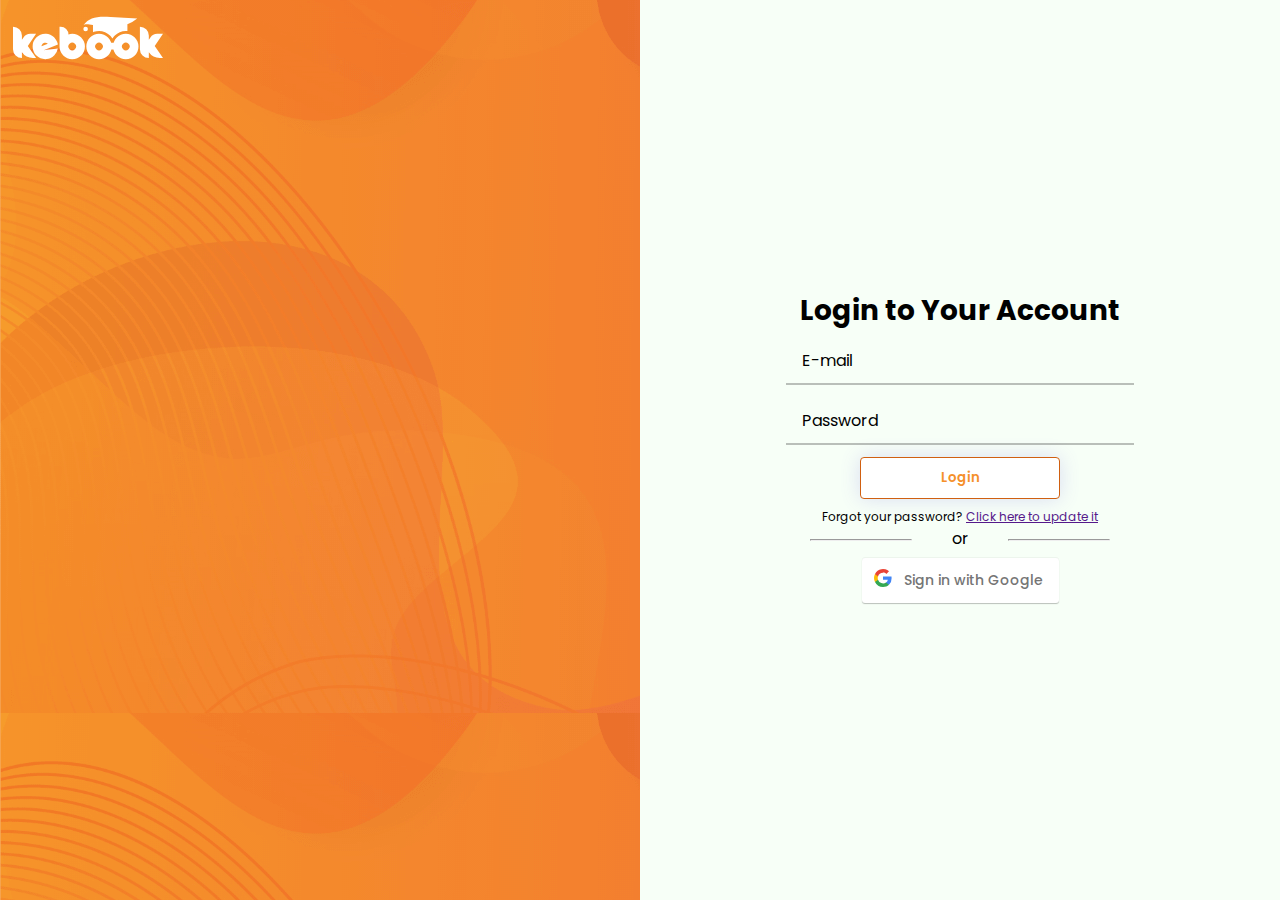
==== index.html @ 4f09aa45 "fix/ reorganize folders and files" ====
<!DOCTYPE html>
<html lang="en">
  <head>
    <meta charset="UTF-8" />
    <meta name="viewport" content="width=device-width, initial-scale=1.0" />
    <link rel="stylesheet" href="styles/reset.css" />

    <link rel="stylesheet" href="styles/main.css" />
    <link rel="stylesheet" href="styles/base-inputs-buttons.css" />
    <link rel="stylesheet" href="styles/loginForm.css" />
    <link
      href="https://fonts.googleapis.com/css2?family=Poppins:ital,wght@0,100;0,200;0,300;0,400;0,500;0,600;0,700;0,800;0,900;1,100;1,200;1,300;1,400;1,500;1,600;1,700;1,800;1,900&display=swap"
      rel="stylesheet"
    />
    <title>Kebook Login Page</title>
    <script defer src="script.js"></script>
  </head>
  <body>
    <div class="mainContent">
      <div class="mainContent__left">
        <div class="mainContent__logo">
          <svg
            xmlns="http://www.w3.org/2000/svg"
            width="150"
            height="50"
            viewBox="0 0 178.49 50.315"
          >
            <g id="logo-kebook" transform="translate(0 0)">
              <g id="Grupo_7" data-name="Grupo 7" transform="translate(0 0)">
                <path
                  id="Caminho_1"
                  data-name="Caminho 1"
                  d="M2205.347,316.424a15.283,15.283,0,0,0-4.8-3.232,15.14,15.14,0,0,0-11.769,0,15.12,15.12,0,0,0-8.028,8.028,14.349,14.349,0,0,0-.556,1.526h-2.941a14.457,14.457,0,0,0-.556-1.526,15.112,15.112,0,0,0-8.027-8.028,15.141,15.141,0,0,0-11.769,0,15.113,15.113,0,0,0-8.027,8.028,14.672,14.672,0,0,0-1.191,5.884,14.429,14.429,0,0,0,1.191,5.851,15.2,15.2,0,0,0,8.027,7.993,15.134,15.134,0,0,0,11.769,0,15.2,15.2,0,0,0,8.027-7.993,13.91,13.91,0,0,0,.761-2.254h2.531a13.959,13.959,0,0,0,.761,2.254,15.208,15.208,0,0,0,8.028,7.993,15.132,15.132,0,0,0,11.769,0,15.205,15.205,0,0,0,8.027-7.993,14.445,14.445,0,0,0,1.19-5.851,14.689,14.689,0,0,0-1.19-5.884A15.267,15.267,0,0,0,2205.347,316.424Zm-39.394,13.834a4.411,4.411,0,0,1-6.326,0,4.49,4.49,0,1,1,6.326,0Zm31.877,0a4.412,4.412,0,0,1-6.327,0,4.49,4.49,0,1,1,6.327,0Z"
                  transform="translate(-2060.434 -291.83)"
                  fill="#fff"
                ></path>
                <path
                  id="Caminho_2"
                  data-name="Caminho 2"
                  d="M2037.284,307.049h-6.925a9.687,9.687,0,0,0-8.059,4.313l-1.886,2.83v-5.065a10.613,10.613,0,0,0-10.613-10.612v26.766a10.613,10.613,0,0,0,10.613,10.613v-6.8a15.947,15.947,0,0,0,13.065,6.8h3.805l-9.864-14.286Z"
                  transform="translate(-2009.801 -286.877)"
                  fill="#fff"
                ></path>
                <path
                  id="Caminho_3"
                  data-name="Caminho 3"
                  d="M2275.921,307.049H2269a9.687,9.687,0,0,0-8.06,4.313l-1.886,2.83v-5.065a10.613,10.613,0,0,0-10.613-10.612v26.766a10.612,10.612,0,0,0,10.613,10.613v-6.8a15.947,15.947,0,0,0,13.065,6.8h3.805l-9.864-14.286Z"
                  transform="translate(-2097.431 -286.877)"
                  fill="#fff"
                ></path>
                <path
                  id="Caminho_4"
                  data-name="Caminho 4"
                  d="M2067.765,313.189a14.55,14.55,0,0,0-5.053-1.162l-.149-.009-.06,0h0c-.2-.01-.411-.019-.619-.021a15.136,15.136,0,0,0-10.86,4.534,15.115,15.115,0,0,0-4.316,10.5,14.676,14.676,0,0,0,1.169,5.889,14.424,14.424,0,0,0,3.353,4.941,15.2,15.2,0,0,0,10.487,4.283c.264,0,.526,0,.789-.013v-.008c.345-.013.687-.041,1.026-.077a14.941,14.941,0,0,0,4.074-1.071,14.68,14.68,0,0,0,4.971-3.366,15.1,15.1,0,0,0,4.108-8.08s-15.659,2-16.053,1.882l16.16-6.747C2076.69,324.033,2075.11,316.5,2067.765,313.189Zm-10.473,13.619a4.419,4.419,0,0,1,.346-1.5,4.5,4.5,0,0,1,7.139-1.629Z"
                  transform="translate(-2023.353 -291.826)"
                  fill="#fff"
                ></path>
                <path
                  id="Caminho_5"
                  data-name="Caminho 5"
                  d="M2153.545,289.9v8.476l1.115-.389a18.483,18.483,0,0,1,13.287.42,18.7,18.7,0,0,1,5.839,3.939,18.449,18.449,0,0,1,2.193,2.66l.692,1.019.695-1.021a18.3,18.3,0,0,1,2.193-2.658,18.7,18.7,0,0,1,5.838-3.94,18.39,18.39,0,0,1,8.221-1.407l.882.046v-8.006a44.6,44.6,0,0,0,11.688-6.952h0l-31.465-1.738-.536-.03v.005c-17.431-.859-24.624.759-32.1,9.787C2143.856,288.441,2147.964,288.941,2153.545,289.9Z"
                  transform="translate(-2058.378 -280.124)"
                  fill="#fff"
                ></path>
                <path
                  id="Caminho_6"
                  data-name="Caminho 6"
                  d="M2147.522,301.24a2.726,2.726,0,1,0-2.725,2.725A2.725,2.725,0,0,0,2147.522,301.24Z"
                  transform="translate(-2058.372 -286.877)"
                  fill="#fff"
                ></path>
                <path
                  id="Caminho_7"
                  data-name="Caminho 7"
                  d="M2123.094,311.471a15.276,15.276,0,0,0-4.8-3.232,14.69,14.69,0,0,0-5.885-1.19,15.273,15.273,0,0,0-2.278.17,14.966,14.966,0,0,0-2.211.51h0a9.215,9.215,0,0,0-9.216-9.215h-1.4v23.637a15.034,15.034,0,0,0,15.034,15.034h.068A14.679,14.679,0,0,0,2118.3,336a15.21,15.21,0,0,0,8.027-7.993,14.445,14.445,0,0,0,1.19-5.851,14.689,14.689,0,0,0-1.19-5.884A15.273,15.273,0,0,0,2123.094,311.471Zm-7.517,13.834a4.412,4.412,0,0,1-6.327,0,4.49,4.49,0,1,1,6.327,0Z"
                  transform="translate(-2041.936 -286.877)"
                  fill="#fff"
                ></path>
              </g>
            </g>
          </svg>
        </div>
      </div>

      <div class="mainContent__right">
        <div class="loginForm__container">
          <form class="loginForm__form" action="" id="form">
            <h1 class="loginForm__title">Login to Your Account</h1>

            <div class="baseInput">
              <label for="emailInput" class="baseInput__screenReader"
                >First name</label
              >
              <input
                id="emailInput"
                name="emailInput"
                class="baseInput__input"
                placeholder="ex: johndoe@email.com"
              />
              <span class="baseInput__labelWrap" aria-hidden="true">
                <span class="baseInput__label">E-mail</span>
              </span>
            </div>

            <div class="baseInput">
              <label for="passwordInput" class="baseInput__screenReader"
                >Password</label
              >
              <input
                id="passwordInput"
                name="passwordInput"
                class="baseInput__input"
                placeholder=""
                type="password"
              />
              <span class="baseInput__labelWrap" aria-hidden="true">
                <span class="baseInput__label">Password</span>
              </span>
            </div>

            <button type="submit" class="submit-button--login">Login</button>

            <p class="loginForm__text">
              Forgot your password?
              <a href="" onclick="toggleRegisterScreen()"
                >Click here to update it</a
              >
            </p>
          </form>
          <div class="loginForm__separator">
            <hr />
            or
            <hr />
          </div>

          <button type="submit" class="loginWithGoogleBtn" onclick="">
            Sign in with Google
          </button>
        </div>
      </div>
    </div>
  </body>
</html>
---- styles/main.css ----
@import url("https://fonts.googleapis.com/css2?family=Poppins:ital,wght@0,100;0,200;0,300;0,400;0,500;0,600;0,700;0,800;0,900;1,100;1,200;1,300;1,400;1,500;1,600;1,700;1,800;1,900&display=swap");

body {
  width: 100vw;
  height: 100vh;
}

* {
  font-family: "Poppins", sans-serif;
}

.mainContent {
  display: flex;
  height: 100%;
}

.mainContent__left {
  width: 100%;
  background-image: url("/assets//back-sec-5-home.png");
}

.mainContent__logo {
  margin: 2%;
}

.mainContent__right {
  width: 100%;
  background-color: #f7fff7;
  display: flex;
  justify-content: center;
  align-items: center;
}
---- styles/base-inputs-buttons.css ----
.baseInput__screenReader {
  width: var(--baseInput__screenReader-width, 1px);
  height: var(--baseInput__screenReader-height, 1px);
  padding: var(--baseInput__screenReader-padding, 0);
  border: var(--baseInput__screenReader-border, none);

  position: var(--baseInput__screenReader-position, absolute);
  clip: var(--baseInput__screenReader-clip, rect(1px, 1px, 1px, 1px));
  overflow: var(--baseInput__screenReader-overflow, hidden);
}
.baseInput__input {
  --uiFieldPlaceholderColor: var(--fieldPlaceholderColor, #767676);

  background-color: transparent;
  border-radius: 0;
  border: none;

  -webkit-appearance: none;
  -moz-appearance: none;

  font-family: inherit;
  font-size: inherit;
}

.baseInput__input:focus::-webkit-input-placeholder {
  color: var(--uiFieldPlaceholderColor);
}

.baseInput__input:focus::-moz-placeholder {
  color: var(--uiFieldPlaceholderColor);
}

.baseInput {
  --uiFieldBorderWidth: var(--fieldBorderWidth, 2px);
  --uiFieldPaddingRight: var(--fieldPaddingRight, 1rem);
  --uiFieldPaddingLeft: var(--fieldPaddingLeft, 1rem);
  --uiFieldBorderColorActive: var(
    --fieldBorderColorActive,
    rgba(22, 22, 22, 1)
  );

  display: var(--fieldDisplay, inline-flex);
  position: relative;
  font-size: var(--fieldFontSize, 1rem);
}

.baseInput__input {
  box-sizing: border-box;
  width: var(--fieldWidth, 100%);
  height: var(--fieldHeight, 3rem);
  padding: var(--fieldPaddingTop, 1.25rem) var(--uiFieldPaddingRight)
    var(--fieldPaddingBottom, 0.5rem) var(--uiFieldPaddingLeft);
  border-bottom: var(--uiFieldBorderWidth) solid
    var(--fieldBorderColor, rgba(0, 0, 0, 0.25));
}

.baseInput__input:focus {
  outline: none;
}

.baseInput__input::-webkit-input-placeholder {
  opacity: 0;
  transition: opacity 0.2s ease-out;
}

.baseInput__input::-moz-placeholder {
  opacity: 0;
  transition: opacity 0.2s ease-out;
}

.baseInput__input:focus::-webkit-input-placeholder {
  opacity: 1;
  transition-delay: 0.2s;
}

.baseInput__input:focus::-moz-placeholder {
  opacity: 1;
  transition-delay: 0.2s;
}

.baseInput__labelWrap {
  box-sizing: border-box;
  pointer-events: none;
  cursor: text;

  position: absolute;
  top: 0;
  right: 0;
  bottom: 0;
  left: 0;
}

.baseInput__labelWrap::after {
  content: "";
  box-sizing: border-box;
  width: 100%;
  height: 0;
  opacity: 0;

  position: absolute;
  bottom: 0;
  left: 0;
}

.baseInput__input:focus ~ .baseInput__labelWrap::after {
  opacity: 1;
}

.baseInput__label {
  position: absolute;
  left: var(--uiFieldPaddingLeft);
  top: calc(50% - 0.5em);

  line-height: 1;
  font-size: var(--fieldHintFontSize, inherit);

  transition: top 0.2s cubic-bezier(0.9, -0.15, 0.1, 1.15),
    opacity 0.2s ease-out, font-size 0.2s ease-out;
}

.baseInput__input:focus ~ .baseInput__labelWrap .baseInput__label,
.baseInput__input:not(:placeholder-shown)
  ~ .baseInput__labelWrap
  .baseInput__label {
  --fieldHintFontSize: var(--fieldHintFontSizeFocused, 0.75rem);

  top: var(--fieldHintTopHover, 0.25rem);
}
.baseInput__labelWrap::after {
  border-bottom: var(--uiFieldBorderWidth) solid var(--uiFieldBorderColorActive);
  transition: opacity 0.2s ease-out;
}

.submit-button--login {
  cursor: pointer;
  border: 0;
  border-radius: 4px;
  font-weight: 600;
  margin: 0 10px;
  width: 200px;
  padding: 10px 0;
  box-shadow: 0 0 20px rgba(104, 85, 224, 0.2);
  transition: 0.4s;

  color: #f5902a;
  background-color: rgba(255, 255, 255, 1);
  border: 1px solid #d06011;
}

.submit-button--login:hover {
  color: white;
  box-shadow: 0 0 20px #f4922f;
  background-color: #ee7d2c;
}


.loginWithGoogleBtn {
  transition: background-color 0.3s, box-shadow 0.3s;

  padding: 12px 16px 12px 42px;
  border: none;
  border-radius: 3px;
  box-shadow: 0 -1px 0 rgba(0, 0, 0, 0.04), 0 1px 1px rgba(0, 0, 0, 0.25);

  color: #757575;
  font-size: 14px;
  font-weight: 500;
  
  background-image: url([data-uri]);
  background-color: white;
  background-repeat: no-repeat;
  background-position: 12px 11px;

  &:hover {
    box-shadow: 0 -1px 0 rgba(0, 0, 0, 0.04), 0 2px 4px rgba(0, 0, 0, 0.25);
  }

  &:active {
    background-color: #eeeeee;
  }

  &:focus {
    outline: none;
    box-shadow: 0 -1px 0 rgba(0, 0, 0, 0.04), 0 2px 4px rgba(0, 0, 0, 0.25),
      0 0 0 3px #c8dafc;
  }

  &:disabled {
    filter: grayscale(100%);
    background-color: #ebebeb;
    box-shadow: 0 -1px 0 rgba(0, 0, 0, 0.04), 0 1px 1px rgba(0, 0, 0, 0.25);
    cursor: not-allowed;
  }
}
---- styles/loginForm.css ----
.loginForm__container {
    display: flex;
    flex-direction: column;
    justify-content: space-around;
    align-items: center;
    height: 35%;
  }
  
  .loginForm__form {
    font-family: "Poppins", sans-serif;
    display: flex;
    flex-direction: column;
    justify-content: center;
    align-items: center;
    gap: 12px;
    width: 100%;
  }
  
  .loginForm__title {
    font-size: 28px;
  }
  .loginForm__text {
    font-size: 12px;
  }
  
  .loginForm__separator {
    display: flex;
    width: 100%;
    gap: 15px;
  
    hr {
      width: 100px;
    }
  }
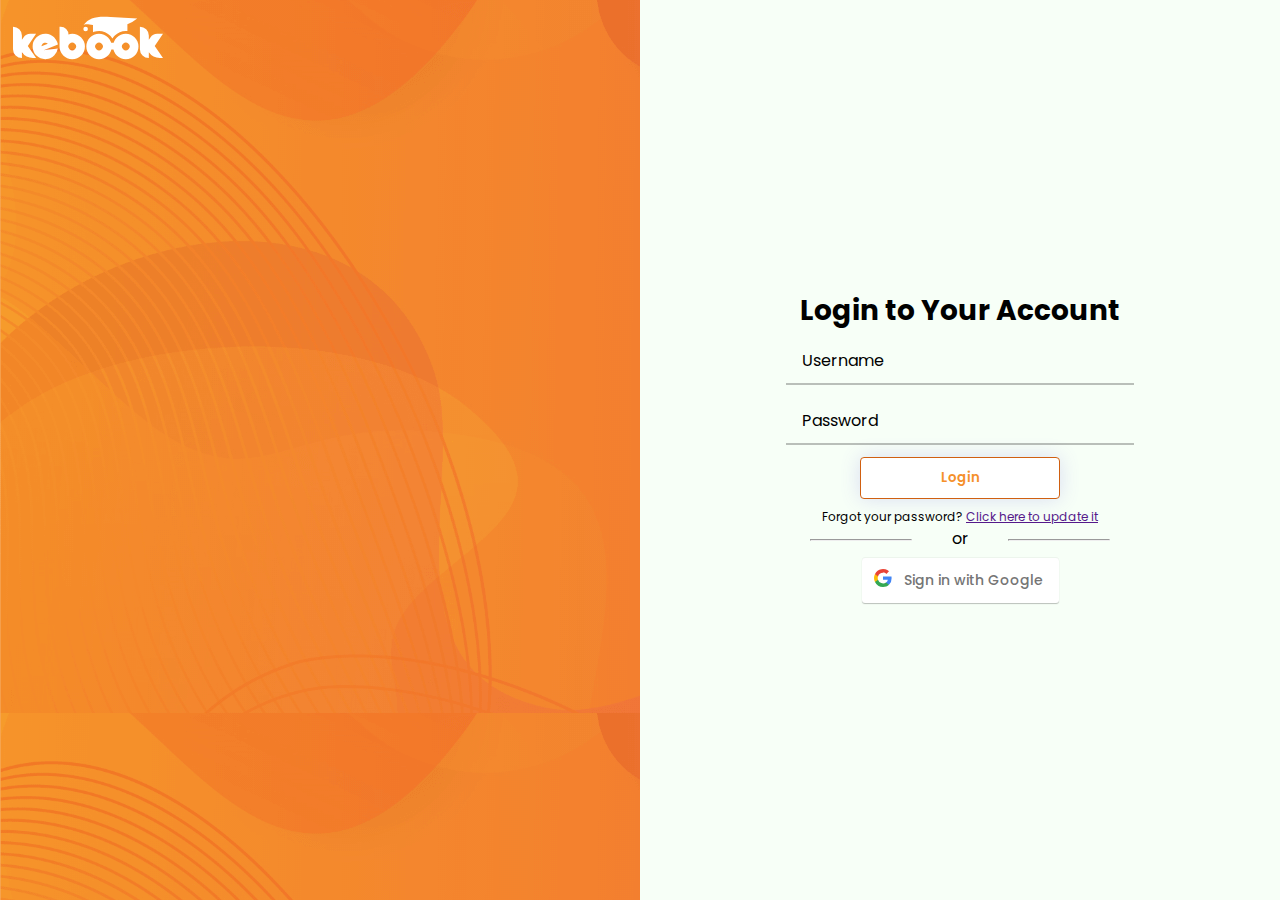
==== commit ec4744d4: "feat/ created modal for reset password" ====
--- a/index.html
+++ b/index.html
@@ -8,77 +8,20 @@
     <link rel="stylesheet" href="styles/main.css" />
     <link rel="stylesheet" href="styles/base-inputs-buttons.css" />
     <link rel="stylesheet" href="styles/loginForm.css" />
+    <link rel="stylesheet" href="styles/forgetPasswordModal.css" />
     <link
       href="https://fonts.googleapis.com/css2?family=Poppins:ital,wght@0,100;0,200;0,300;0,400;0,500;0,600;0,700;0,800;0,900;1,100;1,200;1,300;1,400;1,500;1,600;1,700;1,800;1,900&display=swap"
       rel="stylesheet"
     />
     <title>Kebook Login Page</title>
     <script defer src="script.js"></script>
+    <script defer src="script.js"></script>
   </head>
   <body>
     <div class="mainContent">
       <div class="mainContent__left">
         <div class="mainContent__logo">
-          <svg
-            xmlns="http://www.w3.org/2000/svg"
-            width="150"
-            height="50"
-            viewBox="0 0 178.49 50.315"
-          >
-            <g id="logo-kebook" transform="translate(0 0)">
-              <g id="Grupo_7" data-name="Grupo 7" transform="translate(0 0)">
-                <path
-                  id="Caminho_1"
-                  data-name="Caminho 1"
-                  d="M2205.347,316.424a15.283,15.283,0,0,0-4.8-3.232,15.14,15.14,0,0,0-11.769,0,15.12,15.12,0,0,0-8.028,8.028,14.349,14.349,0,0,0-.556,1.526h-2.941a14.457,14.457,0,0,0-.556-1.526,15.112,15.112,0,0,0-8.027-8.028,15.141,15.141,0,0,0-11.769,0,15.113,15.113,0,0,0-8.027,8.028,14.672,14.672,0,0,0-1.191,5.884,14.429,14.429,0,0,0,1.191,5.851,15.2,15.2,0,0,0,8.027,7.993,15.134,15.134,0,0,0,11.769,0,15.2,15.2,0,0,0,8.027-7.993,13.91,13.91,0,0,0,.761-2.254h2.531a13.959,13.959,0,0,0,.761,2.254,15.208,15.208,0,0,0,8.028,7.993,15.132,15.132,0,0,0,11.769,0,15.205,15.205,0,0,0,8.027-7.993,14.445,14.445,0,0,0,1.19-5.851,14.689,14.689,0,0,0-1.19-5.884A15.267,15.267,0,0,0,2205.347,316.424Zm-39.394,13.834a4.411,4.411,0,0,1-6.326,0,4.49,4.49,0,1,1,6.326,0Zm31.877,0a4.412,4.412,0,0,1-6.327,0,4.49,4.49,0,1,1,6.327,0Z"
-                  transform="translate(-2060.434 -291.83)"
-                  fill="#fff"
-                ></path>
-                <path
-                  id="Caminho_2"
-                  data-name="Caminho 2"
-                  d="M2037.284,307.049h-6.925a9.687,9.687,0,0,0-8.059,4.313l-1.886,2.83v-5.065a10.613,10.613,0,0,0-10.613-10.612v26.766a10.613,10.613,0,0,0,10.613,10.613v-6.8a15.947,15.947,0,0,0,13.065,6.8h3.805l-9.864-14.286Z"
-                  transform="translate(-2009.801 -286.877)"
-                  fill="#fff"
-                ></path>
-                <path
-                  id="Caminho_3"
-                  data-name="Caminho 3"
-                  d="M2275.921,307.049H2269a9.687,9.687,0,0,0-8.06,4.313l-1.886,2.83v-5.065a10.613,10.613,0,0,0-10.613-10.612v26.766a10.612,10.612,0,0,0,10.613,10.613v-6.8a15.947,15.947,0,0,0,13.065,6.8h3.805l-9.864-14.286Z"
-                  transform="translate(-2097.431 -286.877)"
-                  fill="#fff"
-                ></path>
-                <path
-                  id="Caminho_4"
-                  data-name="Caminho 4"
-                  d="M2067.765,313.189a14.55,14.55,0,0,0-5.053-1.162l-.149-.009-.06,0h0c-.2-.01-.411-.019-.619-.021a15.136,15.136,0,0,0-10.86,4.534,15.115,15.115,0,0,0-4.316,10.5,14.676,14.676,0,0,0,1.169,5.889,14.424,14.424,0,0,0,3.353,4.941,15.2,15.2,0,0,0,10.487,4.283c.264,0,.526,0,.789-.013v-.008c.345-.013.687-.041,1.026-.077a14.941,14.941,0,0,0,4.074-1.071,14.68,14.68,0,0,0,4.971-3.366,15.1,15.1,0,0,0,4.108-8.08s-15.659,2-16.053,1.882l16.16-6.747C2076.69,324.033,2075.11,316.5,2067.765,313.189Zm-10.473,13.619a4.419,4.419,0,0,1,.346-1.5,4.5,4.5,0,0,1,7.139-1.629Z"
-                  transform="translate(-2023.353 -291.826)"
-                  fill="#fff"
-                ></path>
-                <path
-                  id="Caminho_5"
-                  data-name="Caminho 5"
-                  d="M2153.545,289.9v8.476l1.115-.389a18.483,18.483,0,0,1,13.287.42,18.7,18.7,0,0,1,5.839,3.939,18.449,18.449,0,0,1,2.193,2.66l.692,1.019.695-1.021a18.3,18.3,0,0,1,2.193-2.658,18.7,18.7,0,0,1,5.838-3.94,18.39,18.39,0,0,1,8.221-1.407l.882.046v-8.006a44.6,44.6,0,0,0,11.688-6.952h0l-31.465-1.738-.536-.03v.005c-17.431-.859-24.624.759-32.1,9.787C2143.856,288.441,2147.964,288.941,2153.545,289.9Z"
-                  transform="translate(-2058.378 -280.124)"
-                  fill="#fff"
-                ></path>
-                <path
-                  id="Caminho_6"
-                  data-name="Caminho 6"
-                  d="M2147.522,301.24a2.726,2.726,0,1,0-2.725,2.725A2.725,2.725,0,0,0,2147.522,301.24Z"
-                  transform="translate(-2058.372 -286.877)"
-                  fill="#fff"
-                ></path>
-                <path
-                  id="Caminho_7"
-                  data-name="Caminho 7"
-                  d="M2123.094,311.471a15.276,15.276,0,0,0-4.8-3.232,14.69,14.69,0,0,0-5.885-1.19,15.273,15.273,0,0,0-2.278.17,14.966,14.966,0,0,0-2.211.51h0a9.215,9.215,0,0,0-9.216-9.215h-1.4v23.637a15.034,15.034,0,0,0,15.034,15.034h.068A14.679,14.679,0,0,0,2118.3,336a15.21,15.21,0,0,0,8.027-7.993,14.445,14.445,0,0,0,1.19-5.851,14.689,14.689,0,0,0-1.19-5.884A15.273,15.273,0,0,0,2123.094,311.471Zm-7.517,13.834a4.412,4.412,0,0,1-6.327,0,4.49,4.49,0,1,1,6.327,0Z"
-                  transform="translate(-2041.936 -286.877)"
-                  fill="#fff"
-                ></path>
-              </g>
-            </g>
-          </svg>
+          <img src="/assets/logo.svg" alt="" />
         </div>
       </div>
 
@@ -88,17 +31,18 @@
             <h1 class="loginForm__title">Login to Your Account</h1>
 
             <div class="baseInput">
-              <label for="emailInput" class="baseInput__screenReader"
+              <label for="userInput" class="baseInput__screenReader"
                 >First name</label
               >
               <input
-                id="emailInput"
-                name="emailInput"
+                id="userInput"
+                name="userInput"
+                name="userInput"
                 class="baseInput__input"
-                placeholder="ex: johndoe@email.com"
+                placeholder="ex: johndoe3232"
               />
               <span class="baseInput__labelWrap" aria-hidden="true">
-                <span class="baseInput__label">E-mail</span>
+                <span class="baseInput__label">Username</span>
               </span>
             </div>
 
@@ -109,6 +53,7 @@
               <input
                 id="passwordInput"
                 name="passwordInput"
+                name="passwordInput"
                 class="baseInput__input"
                 placeholder=""
                 type="password"
@@ -118,11 +63,13 @@
               </span>
             </div>
 
-            <button type="submit" class="submit-button--login">Login</button>
+            <button type="submit" class="base-button base-button--login">
+              Login
+            </button>
 
             <p class="loginForm__text">
               Forgot your password?
-              <a href="" onclick="toggleRegisterScreen()"
+              <a href="" id="open-forgetPassword-modal"
                 >Click here to update it</a
               >
             </p>
@@ -137,6 +84,63 @@
             Sign in with Google
           </button>
         </div>
+
+        <dialog id="modal" class="forget-password__modal">
+          <form action="" method="dialog" class="forget-password__form">
+            <h1 class="forget-password__modal__title">Create new password</h1>
+            <p>
+              Your new password must be different from previous used passwords.
+            </p>
+            <div class="baseInput">
+              <label for="newPassword" class="baseInput__screenReader"
+                >Password</label
+              >
+              <input
+                id="newPassword"
+                name="newPassword"
+                name="newPassword"
+                class="baseInput__input"
+                placeholder=""
+                type="password"
+              />
+              <span class="baseInput__labelWrap" aria-hidden="true">
+                <span class="baseInput__label">New Password</span>
+              </span>
+            </div>
+
+            <div class="baseInput">
+              <label for="confirmPassword" class="baseInput__screenReader"
+                >Password</label
+              >
+              <input
+                id="confirmPassword"
+                name="confirmPassword"
+                name="confirmPassword"
+                class="baseInput__input"
+                placeholder=""
+                type="password"
+              />
+              <span class="baseInput__labelWrap" aria-hidden="true">
+                <span class="baseInput__label">Confirm Password</span>
+              </span>
+            </div>
+
+            <div>
+              <button
+                class="base-button base-button--cancelModal"
+                id="closeForgetPasswordModal"
+              >
+                Cancel
+              </button>
+              <button
+                type="submit"
+                class="base-button base-button--resetPassword"
+              >
+                Reset Password
+              </button>
+            </div>
+          </form>
+        </dialog>
       </div>
     </div>
   </body>
--- a/styles/base-inputs-buttons.css
+++ b/styles/base-inputs-buttons.css
@@ -131,7 +131,7 @@
   transition: opacity 0.2s ease-out;
 }
 
-.submit-button--login {
+.base-button {
   cursor: pointer;
   border: 0;
   border-radius: 4px;
@@ -147,16 +147,22 @@
   border: 1px solid #d06011;
 }
 
-.submit-button--login:hover {
+.base-button--login {
+  box-shadow: 0 0 20px rgba(104, 85, 224, 0.2);
+  color: #f5902a;
+  background-color: rgba(255, 255, 255, 1);
+  border: 1px solid #d06011;
+}
+
+.base-button--login:hover {
   color: white;
   box-shadow: 0 0 20px #f4922f;
   background-color: #ee7d2c;
 }
 
-
 .loginWithGoogleBtn {
   transition: background-color 0.3s, box-shadow 0.3s;
-
+  cursor: pointer;
   padding: 12px 16px 12px 42px;
   border: none;
   border-radius: 3px;
@@ -165,7 +171,7 @@
   color: #757575;
   font-size: 14px;
   font-weight: 500;
-  
+
   background-image: url([data-uri]);
   background-color: white;
   background-repeat: no-repeat;
@@ -191,4 +197,4 @@
     box-shadow: 0 -1px 0 rgba(0, 0, 0, 0.04), 0 1px 1px rgba(0, 0, 0, 0.25);
     cursor: not-allowed;
   }
-}+}
--- a/styles/forgetPasswordModal.css
+++ b/styles/forgetPasswordModal.css
@@ -0,0 +1,77 @@
+.base-button--resetPassword {
+  color: white;
+  box-shadow: 0 0 20px #f4922f;
+  background-color: #ee7d2c;
+}
+
+.base-button--resetPassword:hover {
+}
+
+.base-button--cancelModal {
+  box-shadow: 0 0 20px rgba(104, 85, 224, 0.2);
+  color: #f5902a;
+  background-color: rgba(255, 255, 255, 1);
+  border: 1px solid #d06011;
+}
+
+.forget-password__modal {
+  border: 2px solid #d06011;
+  border-radius: 5px;
+
+  padding: 0;
+  transition: all 5s ease-in-out;
+}
+.forget-password__modal::backdrop {
+  background: rgb(0, 0, 0 / 0.5);
+  opacity: 0;
+}
+
+.forget-password__modal[open] {
+  animation: fade-in 500ms forwards;
+}
+
+.forget-password__modal[closing] {
+  display: block;
+  inset: 0;
+  animation: fade-out 500ms forwards;
+  pointer-events: none;
+}
+
+.forget-password__modal[open]::backdrop {
+  animation: fade-in 500ms forwards;
+  opacity: 0.4;
+}
+
+.forget-password__modal[closing]::backdrop {
+  animation: fade-out 500ms forwards;
+}
+
+.forget-password__modal__title {
+  font-size: 28px;
+}
+
+.forget-password__form {
+  padding: 1rem;
+  display: flex;
+  justify-content: center;
+  align-items: start;
+  flex-direction: column;
+  gap: 15px;
+}
+
+@keyframes fade-in {
+  0% {
+    opacity: 0;
+  }
+  100% {
+    opacity: 100%;
+  }
+}
+@keyframes fade-out {
+  100% {
+    opacity: 0;
+  }
+  0% {
+    opacity: 100%;
+  }
+}
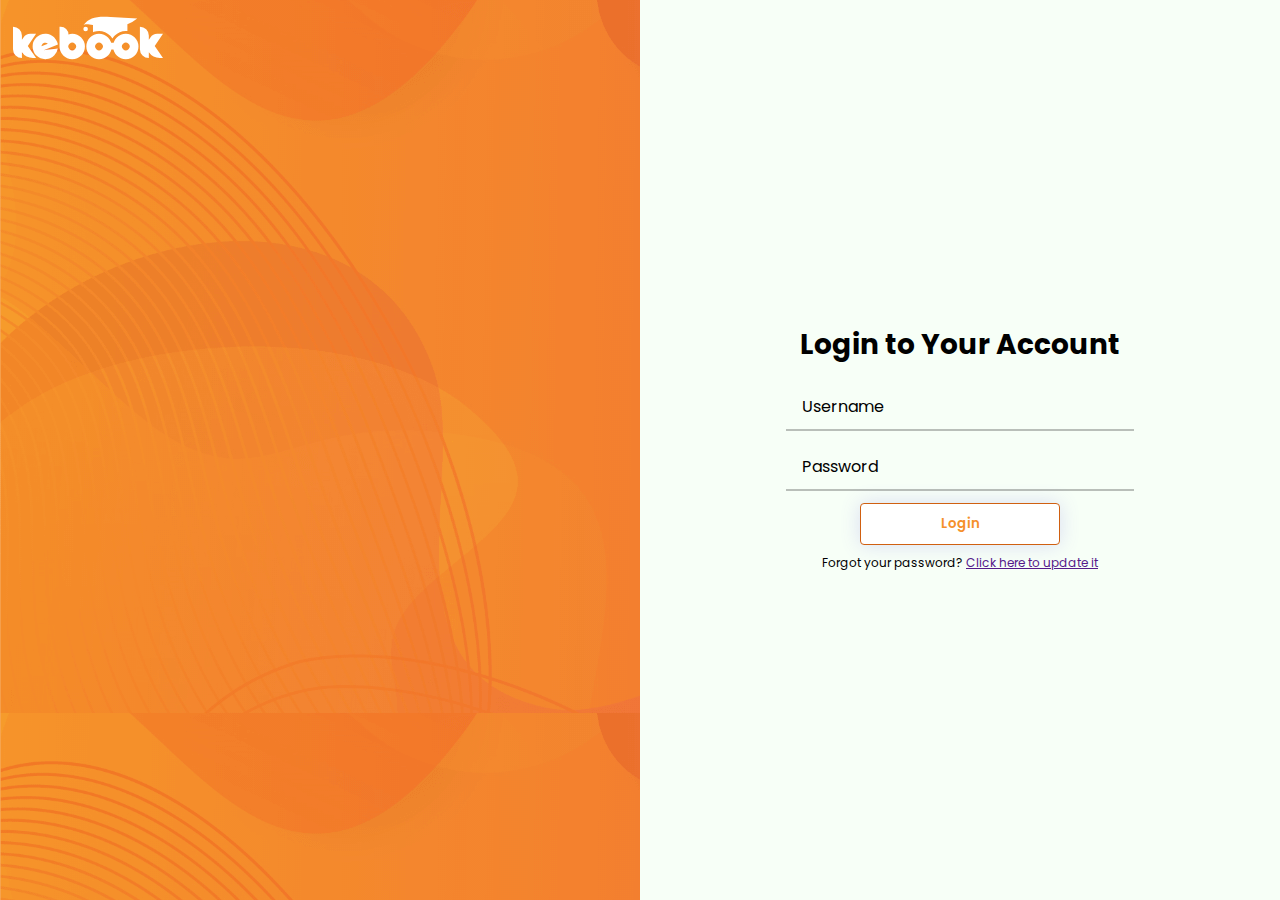
==== commit 59642e3c: "feat/ added form validation on login" ====
--- a/index.html
+++ b/index.html
@@ -30,6 +30,7 @@
           <form class="loginForm__form" action="" id="form">
             <h1 class="loginForm__title">Login to Your Account</h1>
 
+            <div id="error"></div>
             <div class="baseInput">
               <label for="userInput" class="baseInput__screenReader"
                 >First name</label
@@ -74,15 +75,7 @@
               >
             </p>
           </form>
-          <div class="loginForm__separator">
-            <hr />
-            or
-            <hr />
-          </div>
-
-          <button type="submit" class="loginWithGoogleBtn" onclick="">
-            Sign in with Google
-          </button>
+         
         </div>
 
         <dialog id="modal" class="forget-password__modal">
--- a/styles/main.css
+++ b/styles/main.css
@@ -30,3 +30,10 @@
   justify-content: center;
   align-items: center;
 }
+
+#error {
+  display: flex;
+  justify-content: center;
+  flex-direction: column;
+  gap: 10px;
+}
--- a/styles/base-inputs-buttons.css
+++ b/styles/base-inputs-buttons.css
@@ -158,43 +158,4 @@
   color: white;
   box-shadow: 0 0 20px #f4922f;
   background-color: #ee7d2c;
-}
-
-.loginWithGoogleBtn {
-  transition: background-color 0.3s, box-shadow 0.3s;
-  cursor: pointer;
-  padding: 12px 16px 12px 42px;
-  border: none;
-  border-radius: 3px;
-  box-shadow: 0 -1px 0 rgba(0, 0, 0, 0.04), 0 1px 1px rgba(0, 0, 0, 0.25);
-
-  color: #757575;
-  font-size: 14px;
-  font-weight: 500;
-
-  background-image: url([data-uri]);
-  background-color: white;
-  background-repeat: no-repeat;
-  background-position: 12px 11px;
-
-  &:hover {
-    box-shadow: 0 -1px 0 rgba(0, 0, 0, 0.04), 0 2px 4px rgba(0, 0, 0, 0.25);
-  }
-
-  &:active {
-    background-color: #eeeeee;
-  }
-
-  &:focus {
-    outline: none;
-    box-shadow: 0 -1px 0 rgba(0, 0, 0, 0.04), 0 2px 4px rgba(0, 0, 0, 0.25),
-      0 0 0 3px #c8dafc;
-  }
-
-  &:disabled {
-    filter: grayscale(100%);
-    background-color: #ebebeb;
-    box-shadow: 0 -1px 0 rgba(0, 0, 0, 0.04), 0 1px 1px rgba(0, 0, 0, 0.25);
-    cursor: not-allowed;
-  }
-}
+}--- a/styles/loginForm.css
+++ b/styles/loginForm.css
@@ -22,14 +22,4 @@
   }
   .loginForm__text {
     font-size: 12px;
-  }
-  
-  .loginForm__separator {
-    display: flex;
-    width: 100%;
-    gap: 15px;
-  
-    hr {
-      width: 100px;
-    }
   }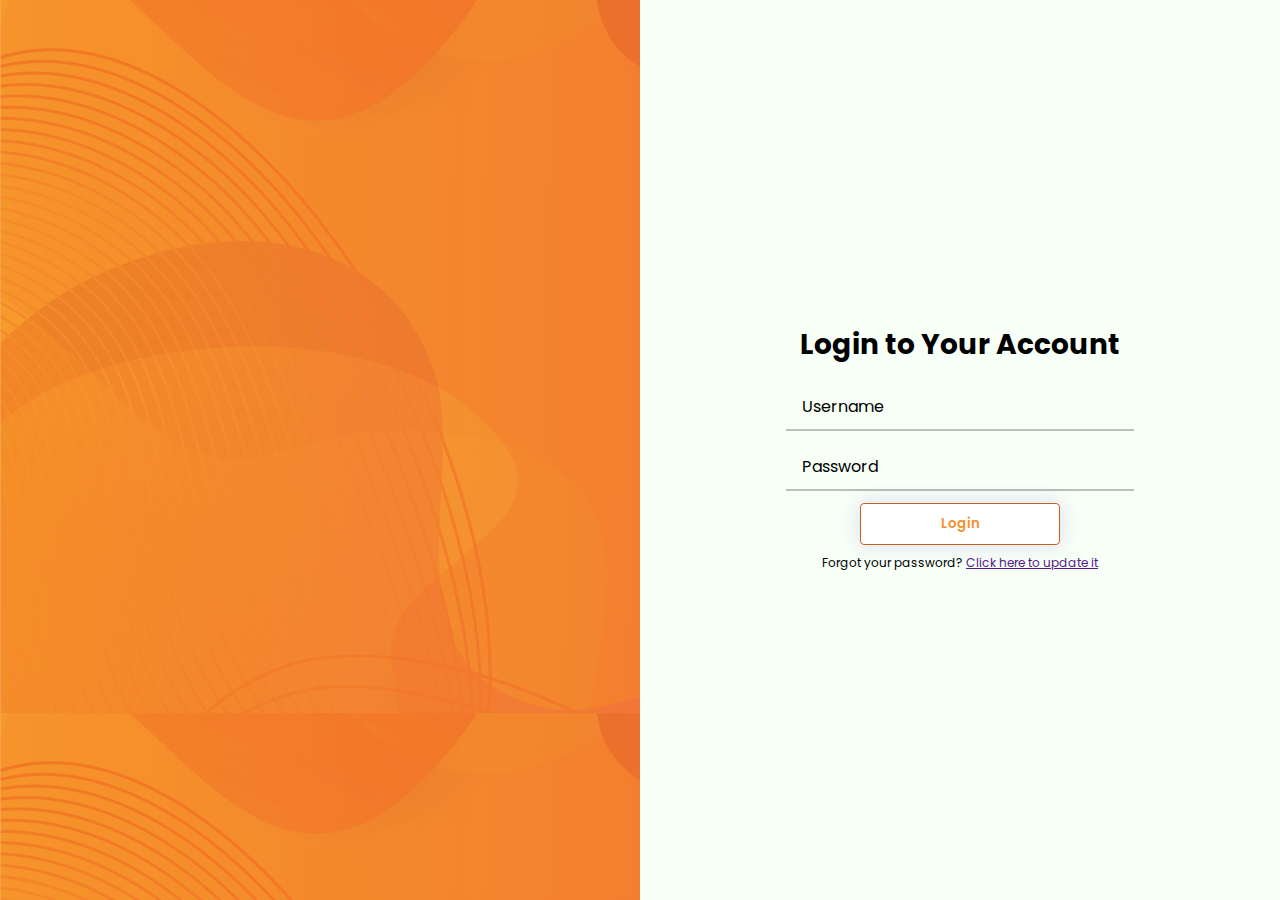
==== commit 8d660d38: "hide logo" ====
--- a/index.html
+++ b/index.html
@@ -6,6 +6,7 @@
     <link rel="stylesheet" href="styles/reset.css" />
 
     <link rel="stylesheet" href="styles/main.css" />
+    <link rel="stylesheet" href="styles/snackbar.css" />
     <link rel="stylesheet" href="styles/base-inputs-buttons.css" />
     <link rel="stylesheet" href="styles/loginForm.css" />
     <link rel="stylesheet" href="styles/forgetPasswordModal.css" />
@@ -15,13 +16,13 @@
     />
     <title>Kebook Login Page</title>
     <script defer src="script.js"></script>
-    <script defer src="script.js"></script>
+    <script defer src="modal.js"></script>
   </head>
   <body>
     <div class="mainContent">
       <div class="mainContent__left">
         <div class="mainContent__logo">
-          <img src="/assets/logo.svg" alt="" />
+          <!-- <img src="/assets/logo.svg" alt="" /> -->
         </div>
       </div>
 
@@ -75,7 +76,6 @@
               >
             </p>
           </form>
-         
         </div>
 
         <dialog id="modal" class="forget-password__modal">
@@ -84,6 +84,7 @@
             <p>
               Your new password must be different from previous used passwords.
             </p>
+
             <div class="baseInput">
               <label for="newPassword" class="baseInput__screenReader"
                 >Password</label
@@ -117,8 +118,9 @@
                 <span class="baseInput__label">Confirm Password</span>
               </span>
             </div>
+            <div id="modalError"></div>
 
-            <div>
+            <div class="forget-password__form-controls">
               <button
                 class="base-button base-button--cancelModal"
                 id="closeForgetPasswordModal"
@@ -127,6 +129,7 @@
               </button>
               <button
                 type="submit"
+                id="confirmResetPasswordBtn"
                 class="base-button base-button--resetPassword"
               >
                 Reset Password
@@ -134,6 +137,7 @@
             </div>
           </form>
         </dialog>
+        <div id="snackbar">Your password was updated!</div>
       </div>
     </div>
   </body>
--- a/styles/main.css
+++ b/styles/main.css
@@ -18,6 +18,11 @@
   width: 100%;
   background-image: url("/assets//back-sec-5-home.png");
 }
+@media (max-width: 630px) {
+  .mainContent__left {
+    display: none;
+  }
+}
 
 .mainContent__logo {
   margin: 2%;
--- a/styles/snackbar.css
+++ b/styles/snackbar.css
@@ -0,0 +1,65 @@
+#snackbar {
+  visibility: hidden;
+  min-width: 250px;
+  margin-left: -125px;
+  background-color: #333;
+  color: #fff;
+  text-align: center;
+  border-radius: 2px;
+  padding: 16px;
+  position: fixed;
+  z-index: 1;
+  left: 50%;
+  bottom: 30px;
+  font-size: 17px;
+}
+
+#snackbar.show {
+  visibility: visible;
+  -webkit-animation: fadein 0.5s, fadeout 0.5s 2.5s;
+  animation: fadein 0.5s, fadeout 0.5s 2.5s;
+}
+
+@-webkit-keyframes fadein {
+  from {
+    bottom: 0;
+    opacity: 0;
+  }
+  to {
+    bottom: 30px;
+    opacity: 1;
+  }
+}
+
+@keyframes fadein {
+  from {
+    bottom: 0;
+    opacity: 0;
+  }
+  to {
+    bottom: 30px;
+    opacity: 1;
+  }
+}
+
+@-webkit-keyframes fadeout {
+  from {
+    bottom: 30px;
+    opacity: 1;
+  }
+  to {
+    bottom: 0;
+    opacity: 0;
+  }
+}
+
+@keyframes fadeout {
+  from {
+    bottom: 30px;
+    opacity: 1;
+  }
+  to {
+    bottom: 0;
+    opacity: 0;
+  }
+}
--- a/styles/forgetPasswordModal.css
+++ b/styles/forgetPasswordModal.css
@@ -59,6 +59,16 @@
   gap: 15px;
 }
 
+.forget-password__form-controls {
+  display: flex;
+  gap: 10px;
+}
+@media (max-width: 630px) {
+  .forget-password__form-controls {
+    flex-direction: column;
+  }
+}
+
 @keyframes fade-in {
   0% {
     opacity: 0;
